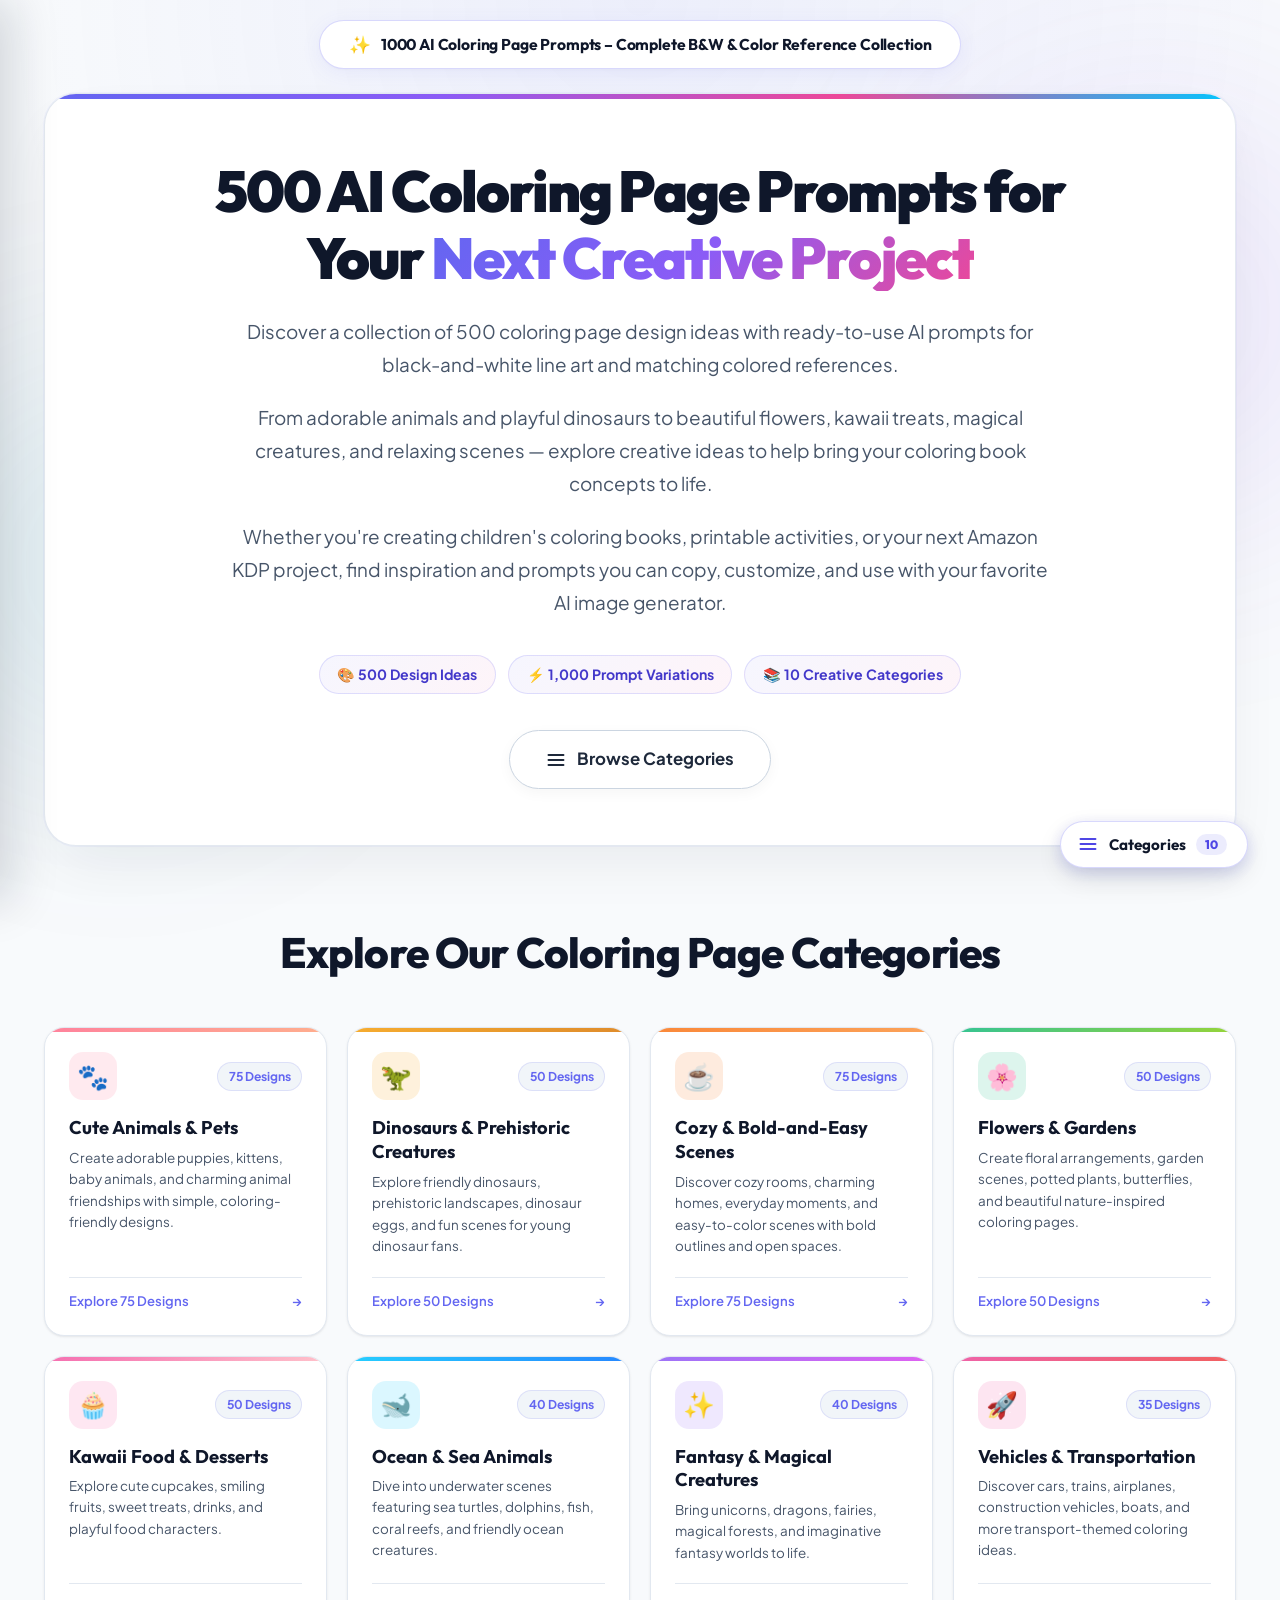
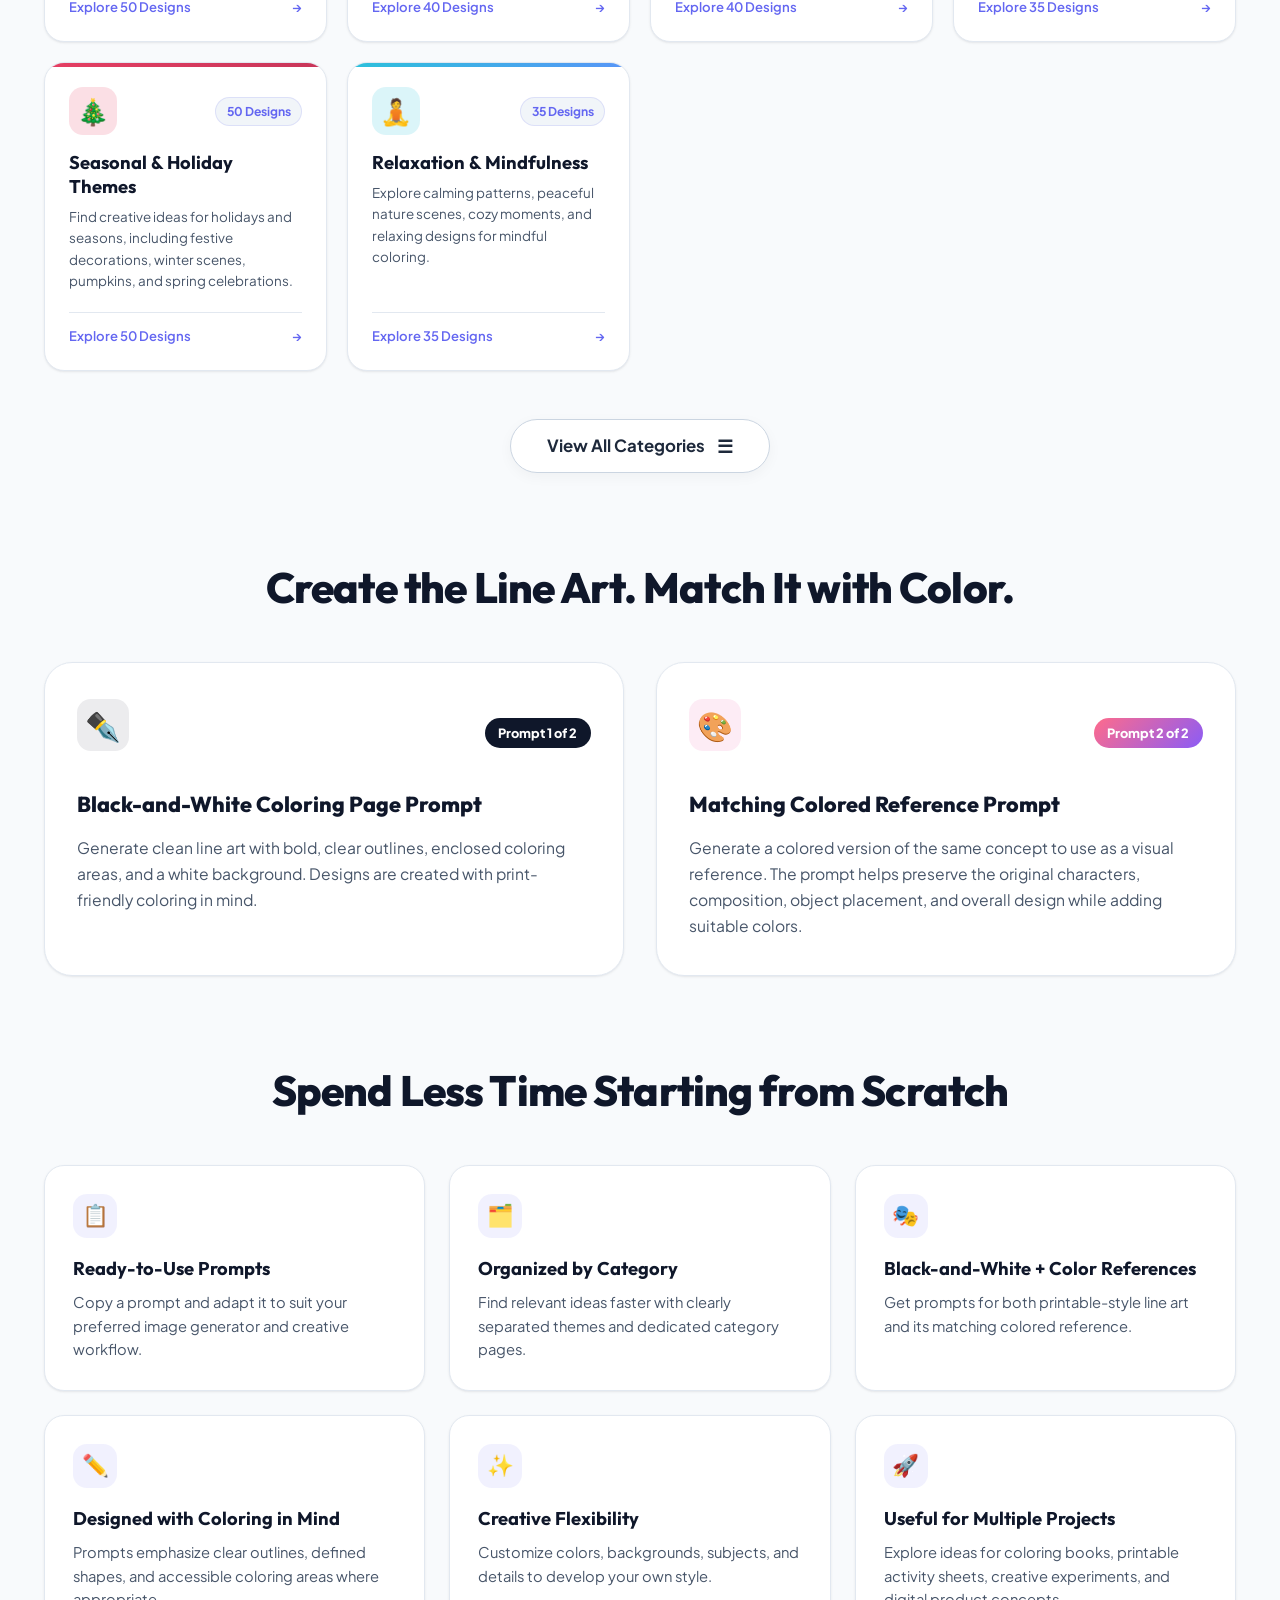
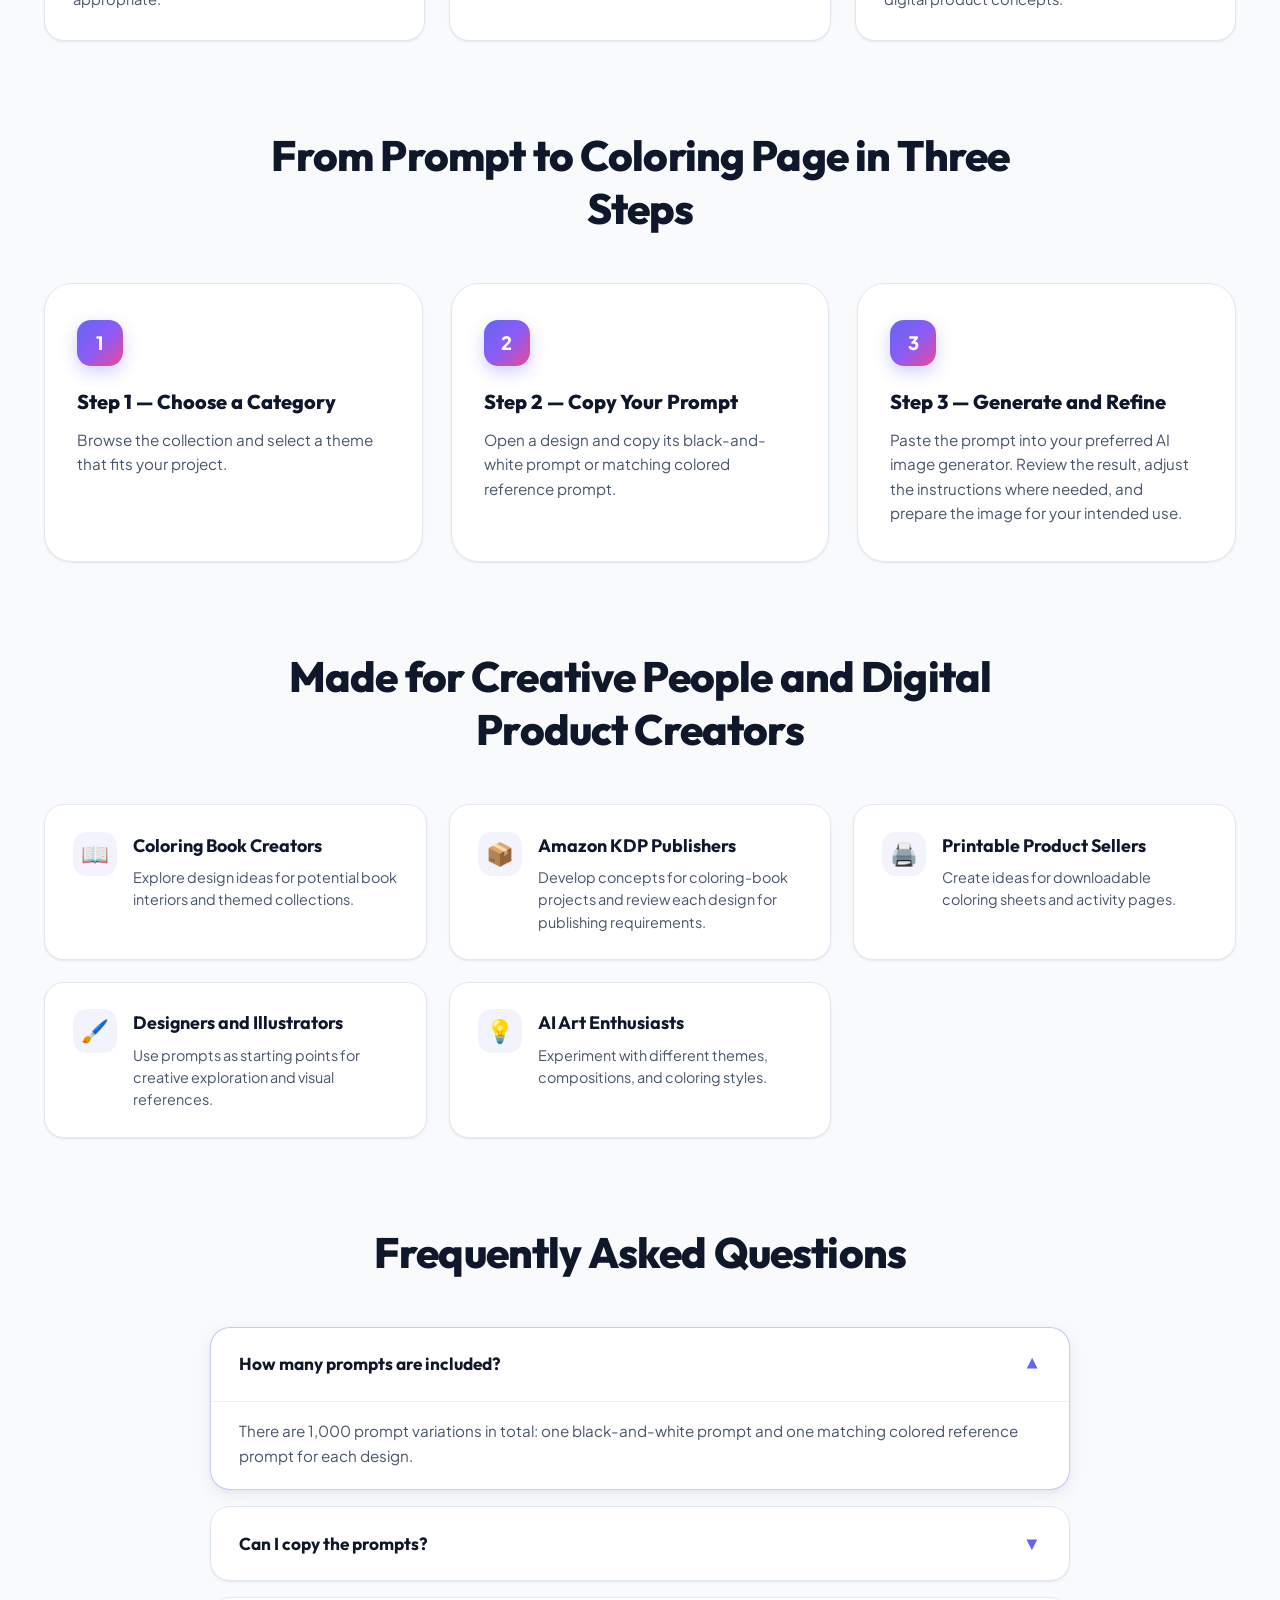
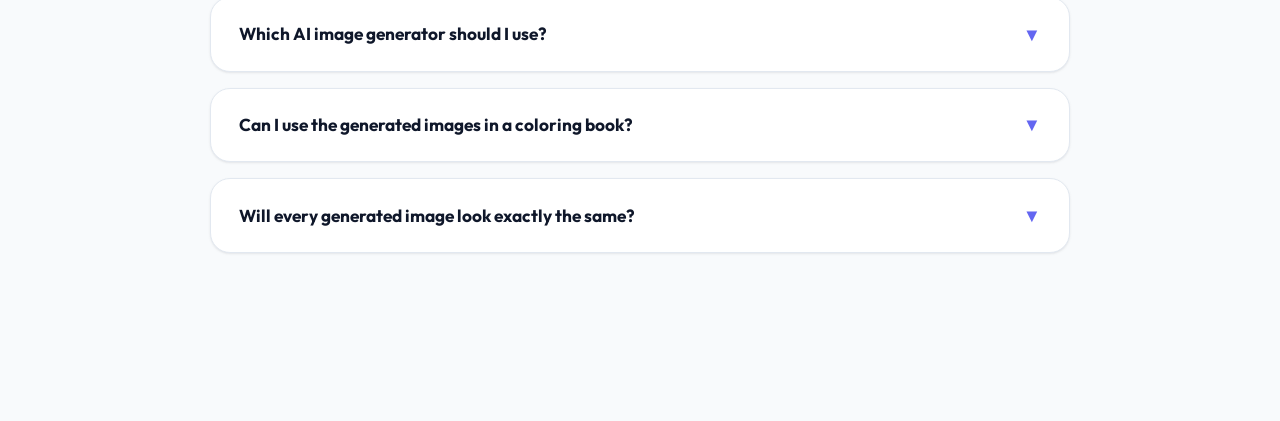
==== all-prompts.html @ 5cf25202 "first commit" ====
<!DOCTYPE html>
<html lang="en">
<head>
  <meta charset="UTF-8">
  <meta http-equiv="refresh" content="0; url=index.html">
  <title>Redirecting to 1000 AI Coloring Page Prompts...</title>
  <script>
    window.location.replace("index.html");
  </script>
</head>
<body style="font-family: sans-serif; display: flex; align-items: center; justify-content: center; height: 100vh; margin: 0; background: #F8FAFC; color: #1E293B;">
  <p>Redirecting to <a href="index.html" style="color: #4F46E5; font-weight: bold;">1000 AI Coloring Page Prompts</a>...</p>
</body>
</html>
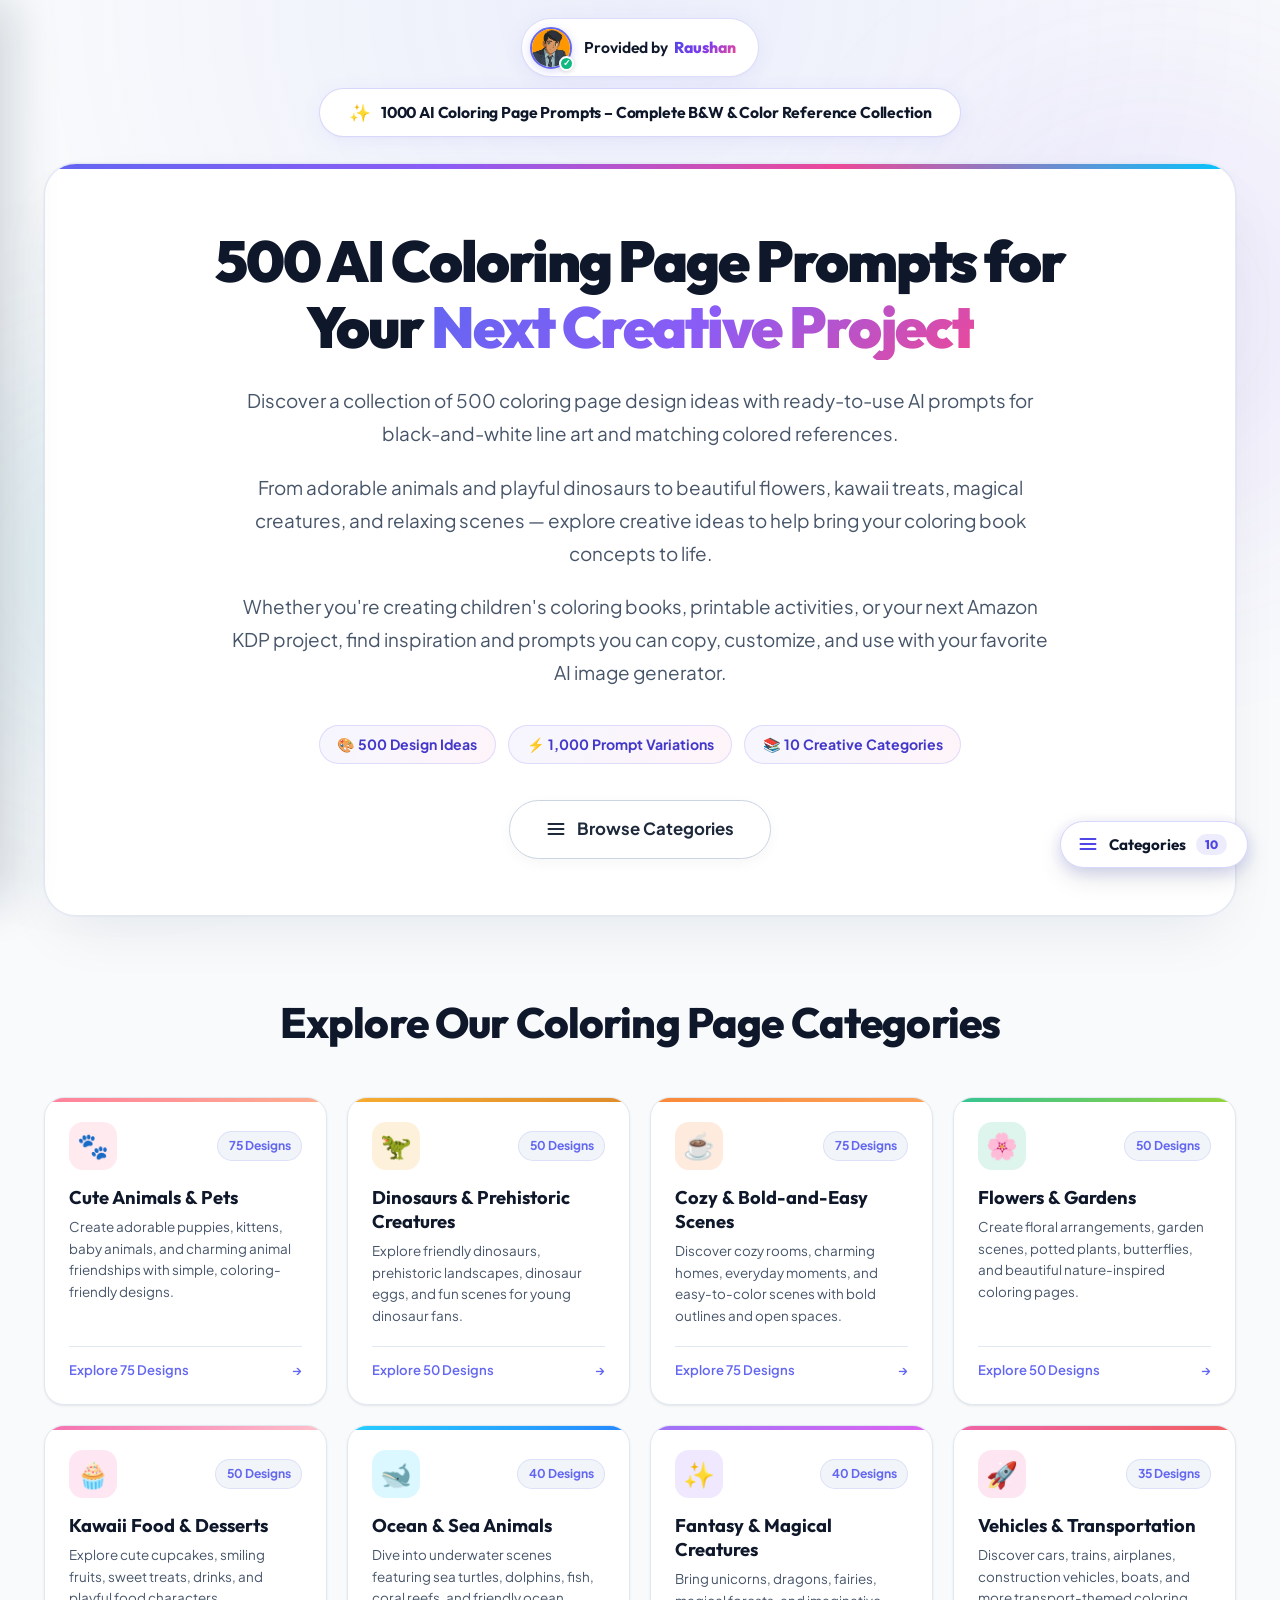
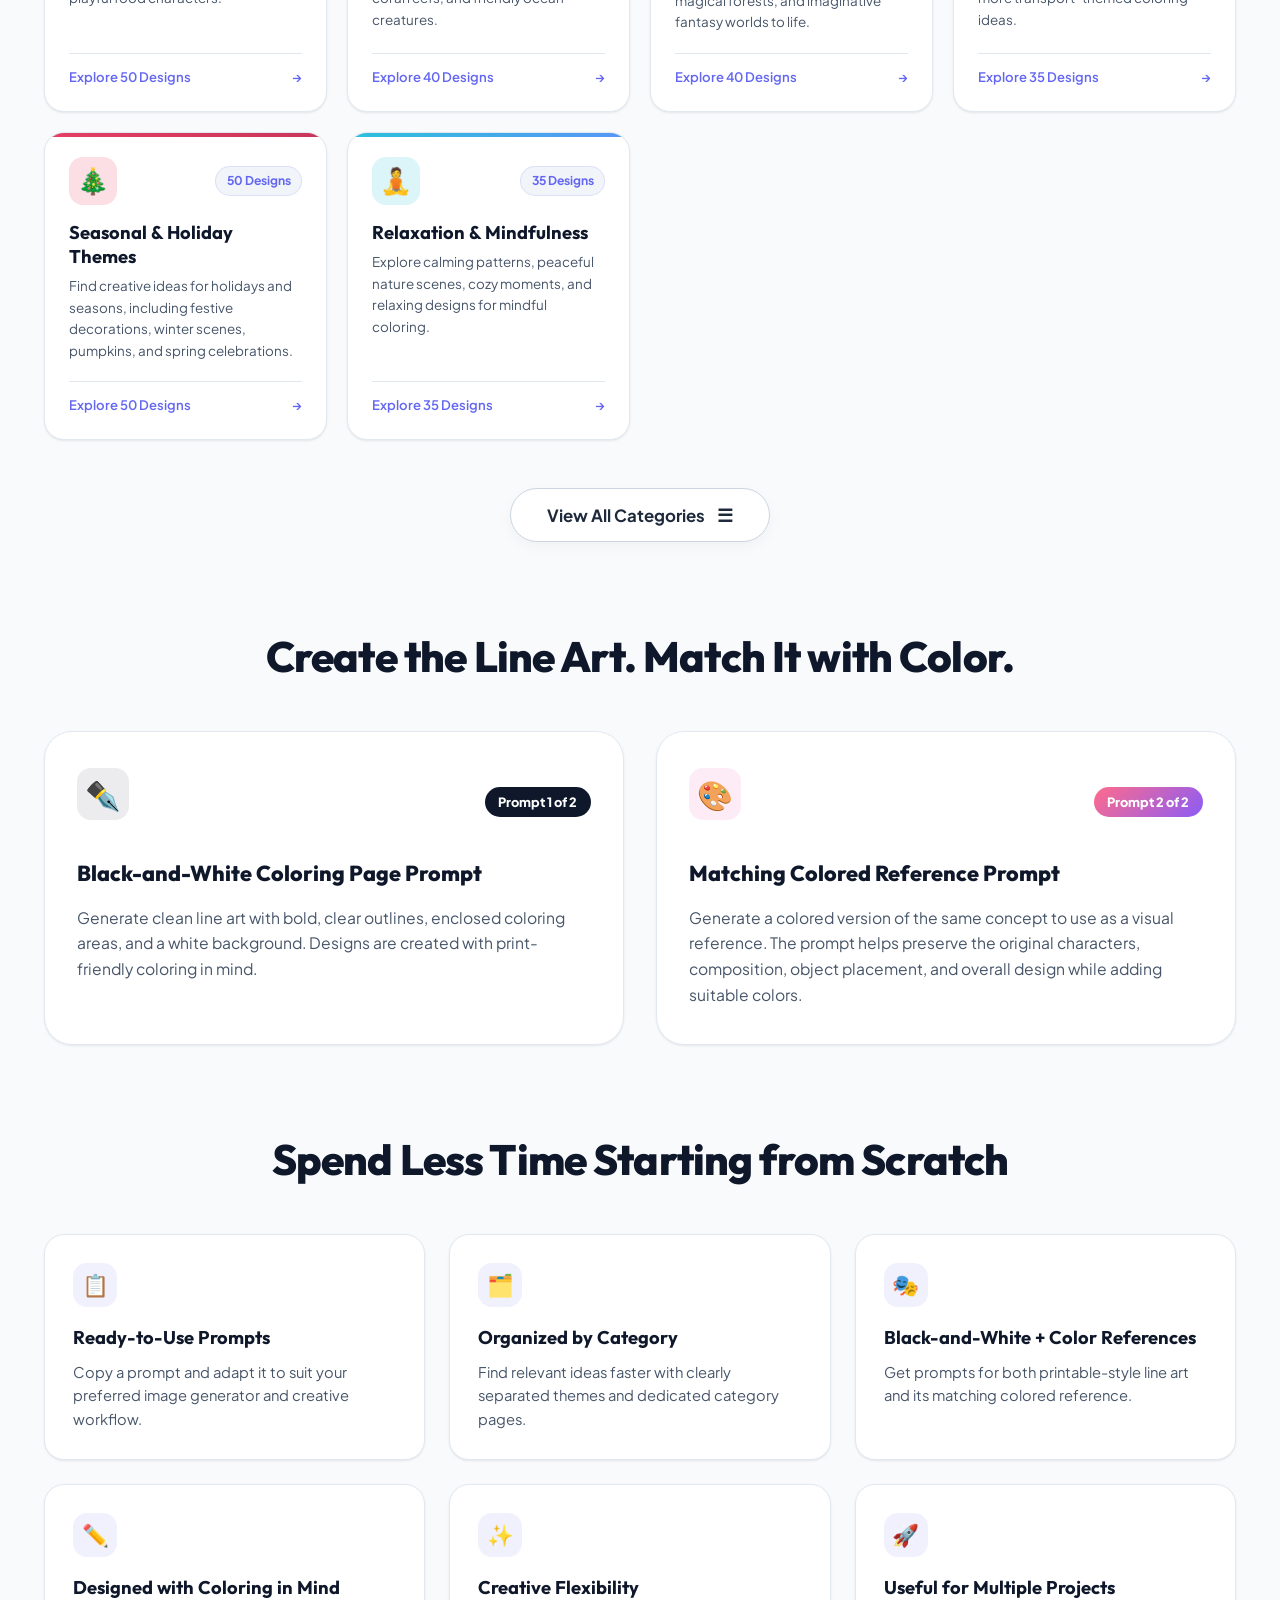
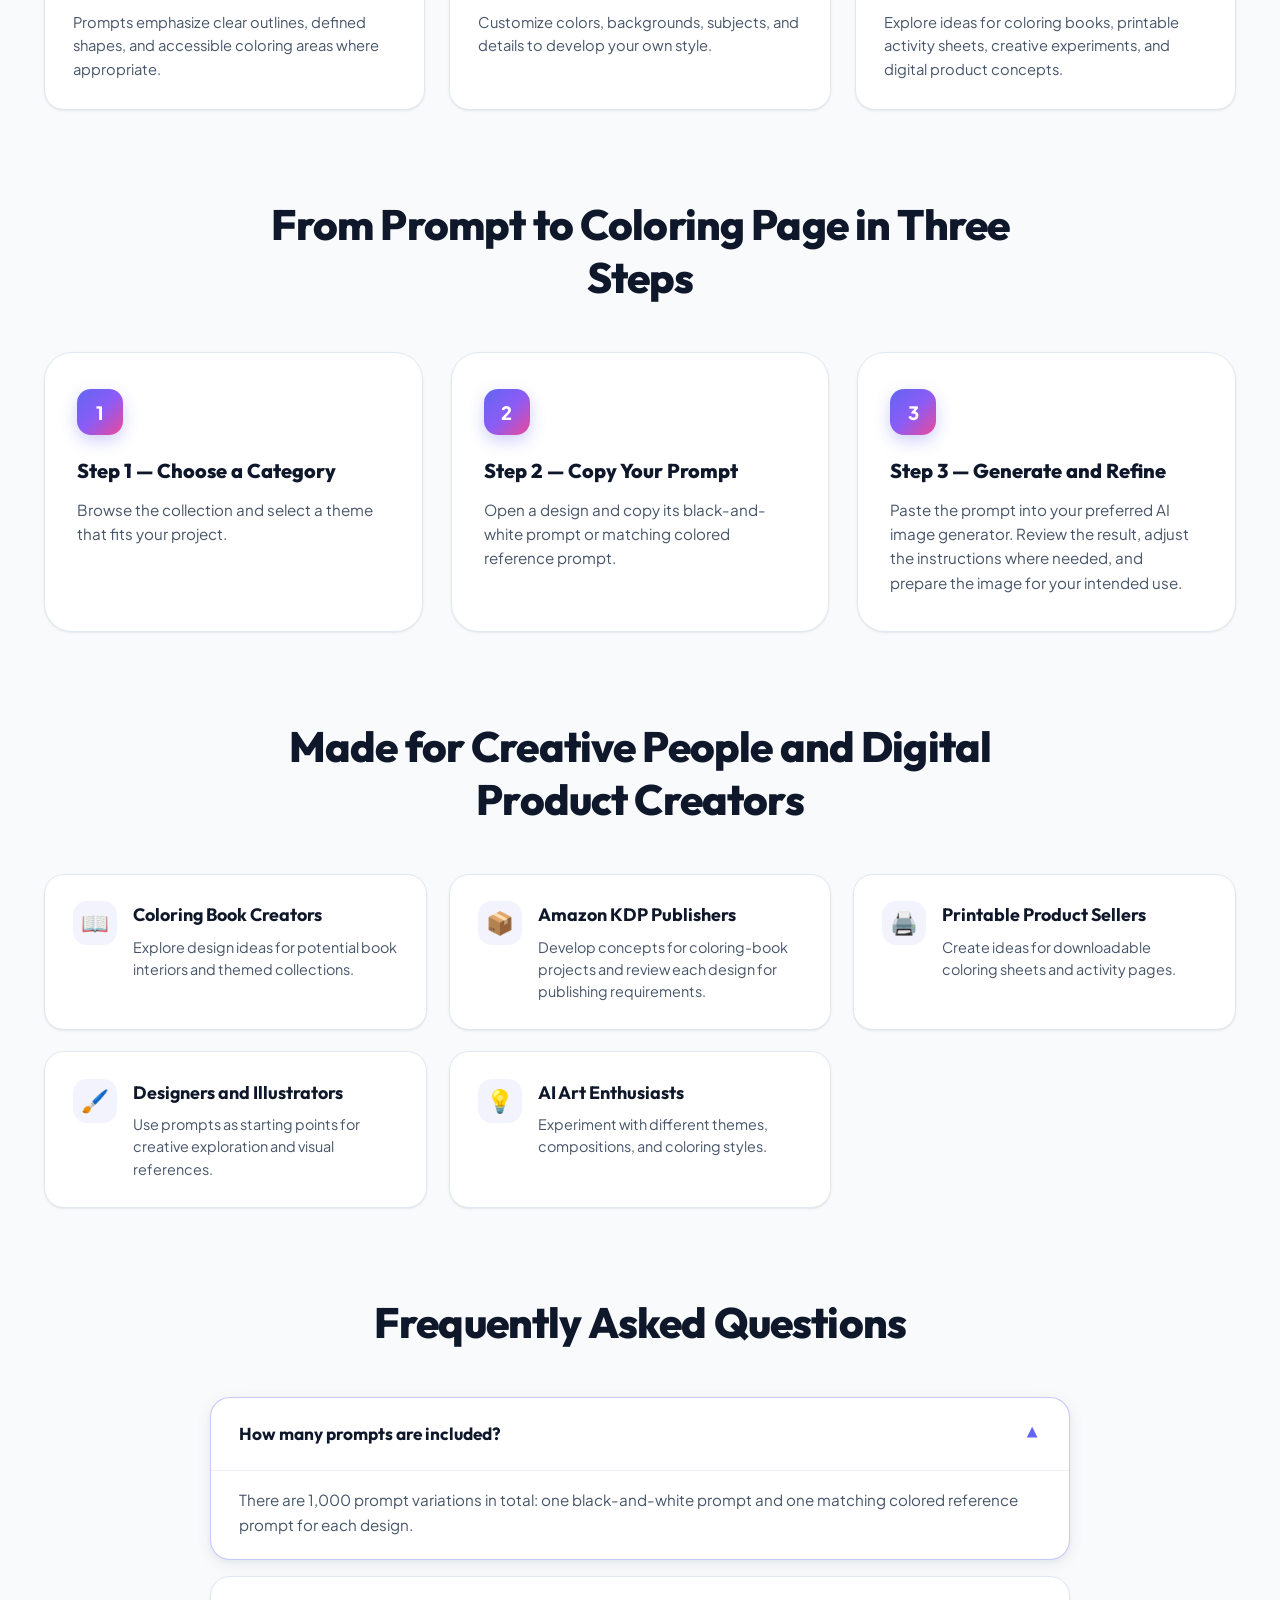
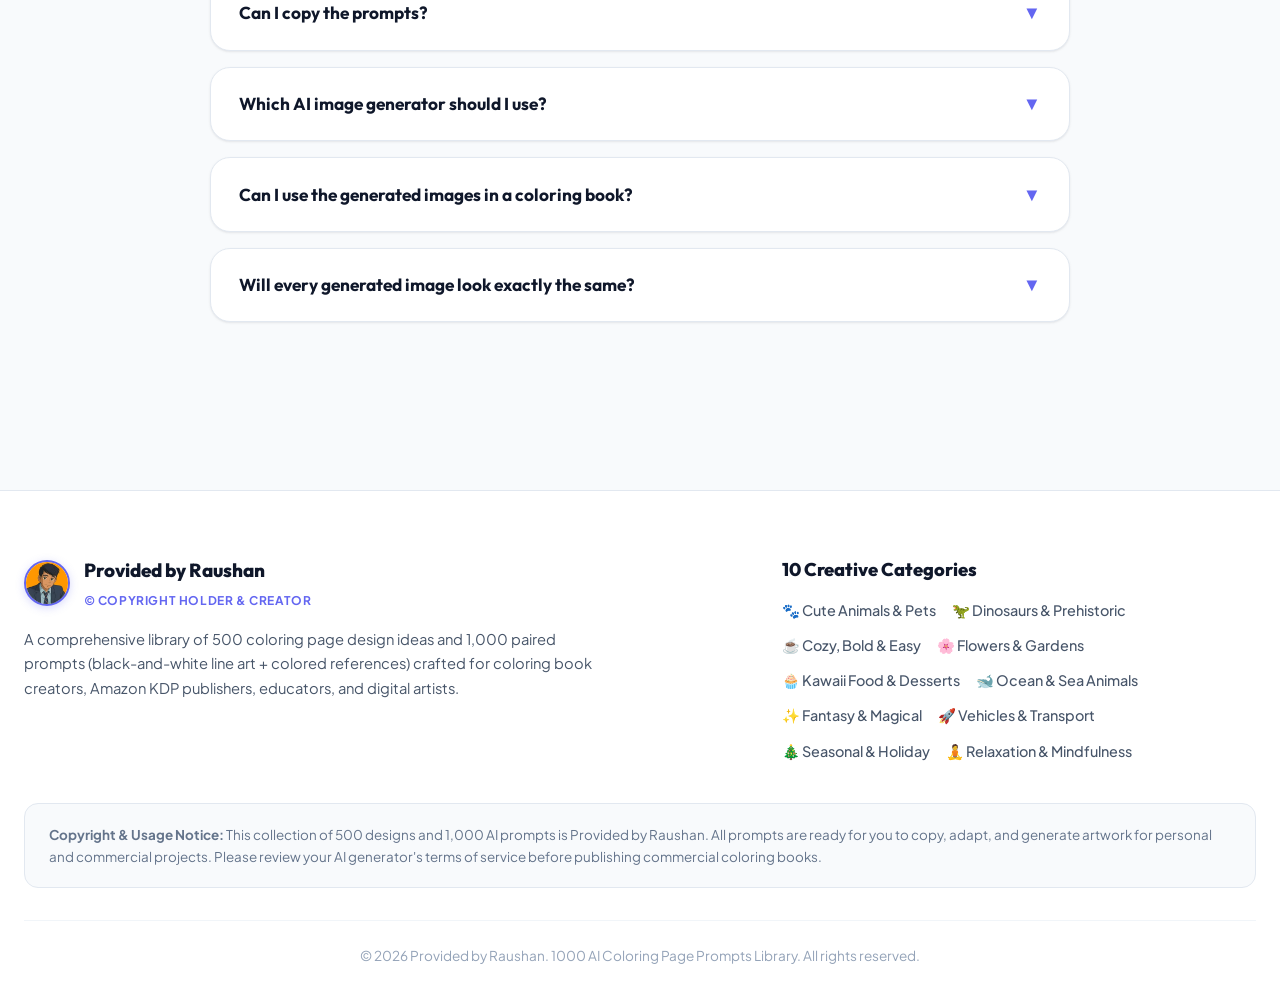
==== commit bef167c3: "final" ====
--- a/all-prompts.html
+++ b/all-prompts.html
@@ -4,6 +4,10 @@
   <meta charset="UTF-8">
   <meta http-equiv="refresh" content="0; url=index.html">
   <title>Redirecting to 1000 AI Coloring Page Prompts...</title>
+  <!-- Favicon / Logo -->
+  <link rel="icon" type="image/jpeg" href="raushan.jpg">
+  <link rel="shortcut icon" href="raushan.jpg">
+  <link rel="apple-touch-icon" href="raushan.jpg">
   <script>
     window.location.replace("index.html");
   </script>
